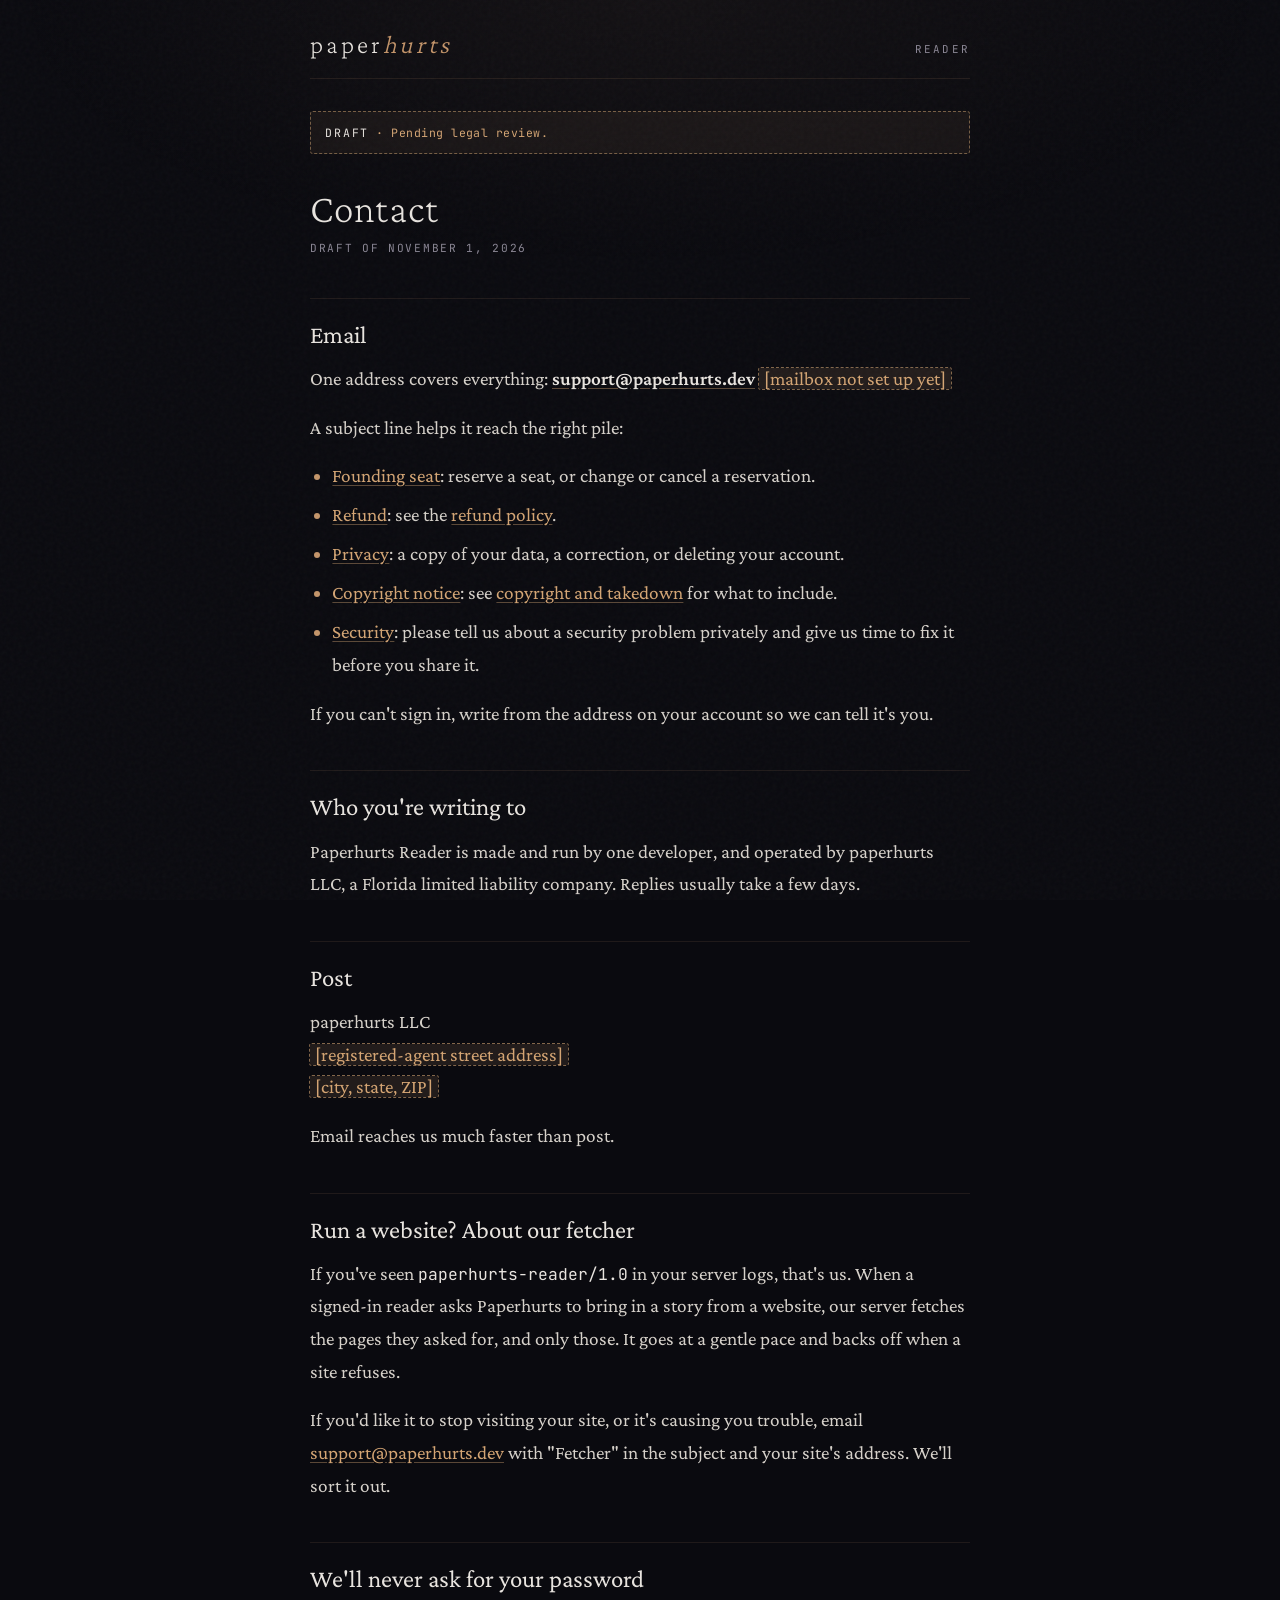
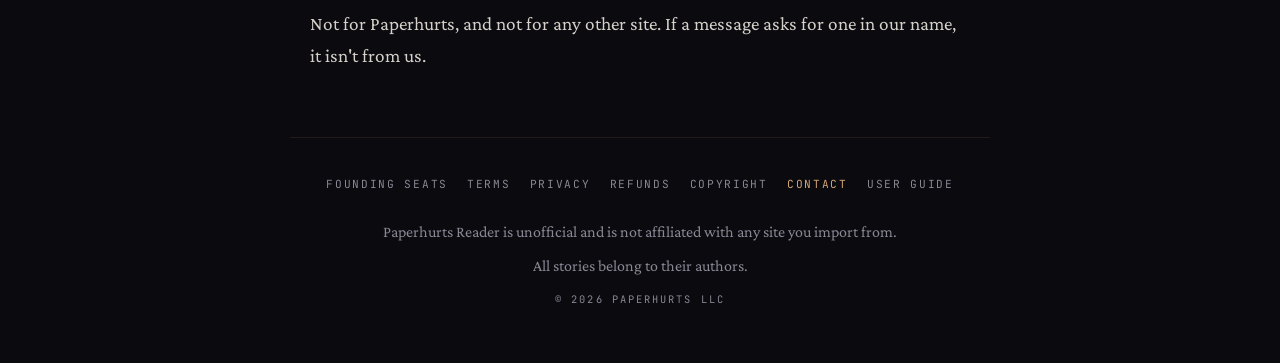
==== contact/index.html @ 14809d15 "Public pages: what the app is, founding seats, terms, privacy, refunds, copyright, contact (drafts) " ====
<!DOCTYPE html>
<html lang="en">
<head>
<meta charset="UTF-8">
<meta name="viewport" content="width=device-width, initial-scale=1.0">
<meta name="robots" content="noarchive">
<meta name="description" content="How to contact Paperhurts Reader: one email address for questions, founding seats, refunds, privacy requests, copyright notices and security reports.">
<title>Contact · Paperhurts Reader</title>
<link href="../index_files/fonts.css" rel="stylesheet">
<link href="../assets/site.css" rel="stylesheet">
</head>
<body>
<div class="ambient"></div>

<main class="wrap">
  <header class="site-header">
    <a class="wordmark" href="../">paper<span>hurts</span></a>
    <span class="tag">Reader</span>
  </header>

  <p class="draft-banner"><strong>Draft</strong> · Pending legal review.</p>

  <article class="doc">
    <h1>Contact</h1>
    <p class="updated">Draft of November 1, 2026</p>

    <h2>Email</h2>
    <p>One address covers everything: <a href="mailto:support@paperhurts.dev"><strong>support@paperhurts.dev</strong></a> <span class="ph">[mailbox not set up yet]</span></p>
    <p>A subject line helps it reach the right pile:</p>
    <ul>
      <li><a href="mailto:support@paperhurts.dev?subject=Founding%20seat">Founding seat</a>: reserve a seat, or change or cancel a reservation.</li>
      <li><a href="mailto:support@paperhurts.dev?subject=Refund">Refund</a>: see the <a href="../refunds/">refund policy</a>.</li>
      <li><a href="mailto:support@paperhurts.dev?subject=Privacy">Privacy</a>: a copy of your data, a correction, or deleting your account.</li>
      <li><a href="mailto:support@paperhurts.dev?subject=Copyright%20notice">Copyright notice</a>: see <a href="../copyright/">copyright and takedown</a> for what to include.</li>
      <li><a href="mailto:support@paperhurts.dev?subject=Security">Security</a>: please tell us about a security problem privately and give us time to fix it before you share it.</li>
    </ul>
    <p>If you can't sign in, write from the address on your account so we can tell it's you.</p>

    <h2>Who you're writing to</h2>
    <p>Paperhurts Reader is made and run by one developer, and operated by paperhurts LLC, a Florida limited liability company. Replies usually take a few days.</p>

    <h2>Post</h2>
    <p>paperhurts LLC<br><span class="ph">[registered-agent street address]</span><br><span class="ph">[city, state, ZIP]</span></p>
    <p>Email reaches us much faster than post.</p>

    <h2 id="fetcher">Run a website? About our fetcher</h2>
    <p>If you've seen <code>paperhurts-reader/1.0</code> in your server logs, that's us. When a signed-in reader asks Paperhurts to bring in a story from a website, our server fetches the pages they asked for, and only those. It goes at a gentle pace and backs off when a site refuses.</p>
    <p>If you'd like it to stop visiting your site, or it's causing you trouble, email <a href="mailto:support@paperhurts.dev?subject=Fetcher">support@paperhurts.dev</a> with "Fetcher" in the subject and your site's address. We'll sort it out.</p>

    <h2>We'll never ask for your password</h2>
    <p>Not for Paperhurts, and not for any other site. If a message asks for one in our name, it isn't from us.</p>
  </article>
</main>

<footer class="site-footer">
  <nav aria-label="Site">
    <a href="../founding/">Founding seats</a>
    <a href="../terms/">Terms</a>
    <a href="../privacy/">Privacy</a>
    <a href="../refunds/">Refunds</a>
    <a href="../copyright/">Copyright</a>
    <a href="../contact/" aria-current="page">Contact</a>
    <a href="../guide/">User guide</a>
  </nav>
  <p>Paperhurts Reader is unofficial and is not affiliated with any site you import from.</p>
  <p>All stories belong to their authors.</p>
  <p class="copy">© 2026 paperhurts LLC</p>
</footer>
</body>
</html>
---- index_files/fonts.css ----
/* Self-hosted webfonts, the same files the Reader app ships.
 * Served from this site so no page here contacts a font CDN.
 * Crimson Pro is a variable font: one file covers weights 200-900.
 * Both fonts are under the SIL Open Font License 1.1. */
@font-face {
  font-family: 'Crimson Pro';
  font-style: normal;
  font-weight: 200 900;
  font-display: swap;
  src: url('fonts/CrimsonPro-Variable-latin.woff2') format('woff2');
}
@font-face {
  font-family: 'JetBrains Mono';
  font-style: normal;
  font-weight: 400;
  font-display: swap;
  src: url('fonts/JetBrainsMono-Regular-latin.woff2') format('woff2');
}
---- assets/site.css ----
/* Shared styles for reader.paperhurts.dev: the landing page and the
 * founding, terms, privacy, refunds, copyright and contact pages.
 * The guide (/guide/) has its own stylesheet, built from the Reader repo.
 * No page on this site runs JavaScript or loads anything from another host. */

:root {
  --bg-deep: #0a0a0f;
  --bg-surface: #12121a;
  --bg-card: #1a1a25;
  --text-primary: #e8e4df;
  --text-body: #d6d1ca;
  --text-dim: #8a8694;
  --text-faint: #4a4654;
  --accent-warm: #c4956a;
  --accent-glow: #d4a574;
  --accent-ember: #b8755a;
  --rule: rgba(196, 149, 106, 0.12);
  --mono: 'JetBrains Mono', ui-monospace, 'SF Mono', Menlo, Consolas, monospace;
  --serif: 'Crimson Pro', Georgia, 'Times New Roman', serif;
}

* { margin: 0; padding: 0; box-sizing: border-box; }

html { -webkit-text-size-adjust: 100%; }
@media (prefers-reduced-motion: no-preference) { html { scroll-behavior: smooth; } }

body {
  background: var(--bg-deep);
  color: var(--text-body);
  font-family: var(--serif);
  font-size: 1.2rem;
  line-height: 1.7;
  min-height: 100vh;
  overflow-wrap: break-word;
}

/* Grain + ambient light, as on the original landing page */
body::before {
  content: '';
  position: fixed; inset: 0;
  background-image: url("data:image/svg+xml,%3Csvg viewBox='0 0 256 256' xmlns='http://www.w3.org/2000/svg'%3E%3Cfilter id='noise'%3E%3CfeTurbulence type='fractalNoise' baseFrequency='0.9' numOctaves='4' stitchTiles='stitch'/%3E%3C/filter%3E%3Crect width='100%25' height='100%25' filter='url(%23noise)' opacity='0.03'/%3E%3C/svg%3E");
  pointer-events: none;
  z-index: 1000;
}
.ambient {
  position: fixed; top: -30%; left: 50%; transform: translateX(-50%);
  width: 100%; height: 60vh;
  background: radial-gradient(ellipse, rgba(196, 149, 106, 0.05) 0%, transparent 70%);
  pointer-events: none; z-index: 0;
}

.wrap {
  position: relative; z-index: 1;
  max-width: 700px;
  margin: 0 auto;
  padding: 2rem 1.25rem 3rem;
}

a { color: var(--accent-glow); text-decoration-color: rgba(212, 165, 116, 0.4); text-underline-offset: 0.15em; }
a:hover { color: var(--text-primary); text-decoration-color: currentColor; }
a:focus-visible, .btn:focus-visible { outline: 2px solid var(--accent-glow); outline-offset: 3px; }

/* ── Header: wordmark that links home ───────────────────────────── */
.site-header {
  display: flex;
  align-items: baseline;
  justify-content: space-between;
  gap: 1rem;
  flex-wrap: wrap;
  padding-bottom: 1.25rem;
  margin-bottom: 2rem;
  border-bottom: 1px solid var(--rule);
}
.wordmark {
  font-family: var(--serif);
  font-weight: 200;
  font-size: 1.6rem;
  letter-spacing: 0.12em;
  color: var(--text-primary);
  text-decoration: none;
  line-height: 1;
}
.wordmark span { color: var(--accent-warm); font-style: italic; font-weight: 300; }
.wordmark:hover { color: var(--text-primary); }
.site-header .tag {
  font-family: var(--mono);
  font-size: 0.68rem;
  letter-spacing: 0.2em;
  text-transform: uppercase;
  color: var(--text-dim);
}

/* ── Draft banner and placeholders (remove both before going live) ─ */
.draft-banner {
  font-family: var(--mono);
  font-size: 0.72rem;
  line-height: 1.6;
  letter-spacing: 0.04em;
  color: var(--accent-glow);
  border: 1px dashed rgba(212, 165, 116, 0.5);
  background: rgba(212, 165, 116, 0.06);
  border-radius: 3px;
  padding: 0.7rem 0.9rem;
  margin-bottom: 2rem;
}
.draft-banner strong { color: var(--text-primary); font-weight: 400; letter-spacing: 0.15em; text-transform: uppercase; }
.ph {
  font-style: normal;
  color: var(--accent-glow);
  background: rgba(212, 165, 116, 0.12);
  outline: 1px dashed rgba(212, 165, 116, 0.6);
  border-radius: 2px;
  padding: 0 0.25em;
  -webkit-box-decoration-break: clone;
  box-decoration-break: clone;
}

/* ── Document pages (terms, privacy, ...) ───────────────────────── */
.doc h1 {
  font-weight: 200;
  font-size: 2.5rem;
  line-height: 1.15;
  color: var(--text-primary);
  letter-spacing: 0.02em;
  margin-bottom: 0.4rem;
}
.updated {
  font-family: var(--mono);
  font-size: 0.7rem;
  letter-spacing: 0.15em;
  text-transform: uppercase;
  color: var(--text-dim);
  margin-bottom: 2rem;
}
.doc h2 {
  font-weight: 400;
  font-size: 1.55rem;
  line-height: 1.3;
  color: var(--text-primary);
  margin: 2.5rem 0 0.75rem;
  padding-top: 1.25rem;
  border-top: 1px solid var(--rule);
}
.doc h3 {
  font-weight: 600;
  font-size: 1.15rem;
  color: var(--text-primary);
  margin: 1.5rem 0 0.4rem;
}
.doc p, .doc ul, .doc ol, .doc dl { margin-bottom: 1rem; }
.doc ul, .doc ol { padding-left: 1.4rem; }
.doc li { margin-bottom: 0.4rem; }
.doc li::marker { color: var(--accent-warm); }
.doc strong { color: var(--text-primary); font-weight: 600; }
.doc code { font-family: var(--mono); font-size: 0.85em; color: var(--text-primary); overflow-wrap: anywhere; }
.doc dt { color: var(--text-primary); font-weight: 600; margin-top: 1rem; }
.doc dd { margin-left: 0; }
.doc dd p { margin-bottom: 0.5rem; }

/* A short plain-language summary at the top of a long page */
.summary {
  background: linear-gradient(175deg, var(--bg-surface) 0%, var(--bg-card) 100%);
  border: 1px solid var(--rule);
  border-radius: 3px;
  padding: 1.25rem 1.25rem 0.5rem;
  margin-bottom: 1.5rem;
}
.summary h2 {
  font-family: var(--mono);
  font-weight: 400;
  font-size: 0.72rem;
  letter-spacing: 0.22em;
  text-transform: uppercase;
  color: var(--accent-warm);
  margin: 0 0 0.75rem;
  padding: 0;
  border: 0;
}

/* Contents list for the longer pages */
.toc {
  font-size: 1.05rem;
  margin-bottom: 1rem;
}
.toc ol { columns: 2 14rem; column-gap: 2rem; }
.toc li { break-inside: avoid; }

/* ── Landing page ───────────────────────────────────────────────── */
.hero { text-align: center; padding: 2rem 0 1rem; }
.hero .wordmark-lg {
  font-weight: 200;
  font-size: 3.2rem;
  letter-spacing: 0.15em;
  color: var(--text-primary);
  line-height: 1;
}
.hero .wordmark-lg span { color: var(--accent-warm); font-style: italic; font-weight: 300; }
.hero .product {
  font-family: var(--mono);
  font-size: 0.7rem;
  letter-spacing: 0.3em;
  text-transform: uppercase;
  color: var(--text-dim);
  margin-top: 0.6rem;
}
.rule {
  width: 60px; height: 1px; border: 0;
  background: linear-gradient(90deg, transparent, var(--accent-warm), transparent);
  margin: 1.75rem auto;
}
.pitch {
  font-weight: 300;
  font-size: 2.3rem;
  line-height: 1.2;
  color: var(--text-primary);
  margin-bottom: 1rem;
}
.pitch em { color: var(--accent-glow); font-style: normal; }
.lede {
  font-size: 1.25rem;
  font-weight: 300;
  color: var(--text-dim);
  max-width: 34rem;
  margin: 0 auto 2rem;
}
.cta-row {
  display: flex;
  flex-wrap: wrap;
  justify-content: center;
  gap: 0.75rem;
}

.btn {
  display: inline-block;
  font-family: var(--mono);
  font-size: 0.75rem;
  letter-spacing: 0.14em;
  text-transform: uppercase;
  text-decoration: none;
  text-align: center;
  color: var(--accent-warm);
  padding: 0.85rem 1.4rem;
  border: 1px solid rgba(196, 149, 106, 0.35);
  border-radius: 2px;
  transition: border-color 0.3s ease, color 0.3s ease, background 0.3s ease;
}
.btn:hover { border-color: var(--accent-glow); color: var(--accent-glow); }
.btn-solid {
  background: var(--accent-warm);
  border-color: var(--accent-warm);
  color: var(--bg-deep);
}
.btn-solid:hover { background: var(--accent-glow); border-color: var(--accent-glow); color: var(--bg-deep); }

.section { padding-top: 3rem; }
.section > h2 {
  font-family: var(--mono);
  font-weight: 400;
  font-size: 0.72rem;
  letter-spacing: 0.25em;
  text-transform: uppercase;
  color: var(--accent-warm);
  margin-bottom: 1.25rem;
}
.section > .intro { margin-bottom: 1.25rem; }

.steps { list-style: none; counter-reset: step; display: grid; gap: 0.9rem; }
.steps li {
  counter-increment: step;
  position: relative;
  background: linear-gradient(175deg, var(--bg-surface) 0%, var(--bg-card) 100%);
  border: 1px solid var(--rule);
  border-radius: 3px;
  padding: 1rem 1.1rem 1rem 3.4rem;
}
.steps li::before {
  content: counter(step);
  position: absolute;
  left: 1.1rem; top: 0.85rem;
  font-weight: 200;
  font-size: 1.9rem;
  line-height: 1;
  color: var(--accent-warm);
}
.steps strong, .points strong { display: block; color: var(--text-primary); font-weight: 600; }

.points { list-style: none; display: grid; gap: 0.75rem; }
.points li { position: relative; padding-left: 1.4rem; }
.points li::before { content: '\2013'; position: absolute; left: 0; color: var(--accent-warm); }
@media (min-width: 640px) {
  .points.two-col { grid-template-columns: 1fr 1fr; column-gap: 2rem; }
}

.ai-line {
  font-style: italic;
  color: var(--text-primary);
  border-left: 2px solid var(--accent-warm);
  padding: 0.25rem 0 0.25rem 1rem;
  margin-top: 1.5rem;
}

.pricing {
  background: linear-gradient(175deg, var(--bg-surface) 0%, var(--bg-card) 100%);
  border: 1px solid rgba(196, 149, 106, 0.2);
  border-radius: 3px;
  padding: 1.75rem 1.25rem;
  text-align: center;
}
.pricing .label {
  font-family: var(--mono);
  font-size: 0.7rem;
  letter-spacing: 0.25em;
  text-transform: uppercase;
  color: var(--accent-warm);
}
.price {
  font-weight: 200;
  font-size: 3.4rem;
  line-height: 1.1;
  color: var(--text-primary);
  margin: 0.5rem 0 0.1rem;
}
.price small { font-size: 1.2rem; color: var(--text-dim); font-weight: 300; }
.price-note { color: var(--accent-glow); margin-bottom: 1.25rem; }
.pricing .points { text-align: left; max-width: 30rem; margin: 0 auto 1.5rem; }
.pricing .fine { font-size: 1rem; color: var(--text-dim); margin-top: 1rem; }

/* ── Footer ─────────────────────────────────────────────────────── */
.site-footer {
  position: relative; z-index: 1;
  max-width: 700px;
  margin: 0 auto;
  padding: 2rem 1.25rem 3rem;
  border-top: 1px solid var(--rule);
  text-align: center;
}
.site-footer nav {
  display: flex;
  flex-wrap: wrap;
  justify-content: center;
  gap: 0.4rem 1.2rem;
  margin-bottom: 1.25rem;
}
.site-footer nav a {
  font-family: var(--mono);
  font-size: 0.7rem;
  letter-spacing: 0.15em;
  text-transform: uppercase;
  text-decoration: none;
  color: var(--text-dim);
  padding: 0.3rem 0;
}
.site-footer nav a:hover, .site-footer nav a[aria-current="page"] { color: var(--accent-glow); }
.site-footer p { font-size: 1rem; color: var(--text-dim); margin-bottom: 0.4rem; }
.site-footer .copy {
  font-family: var(--mono);
  font-size: 0.65rem;
  letter-spacing: 0.2em;
  text-transform: uppercase;
  margin-top: 0.75rem;
}

/* ── Small screens and motion ───────────────────────────────────── */
@media (max-width: 480px) {
  body { font-size: 1.12rem; }
  .hero .wordmark-lg { font-size: 2.5rem; }
  .pitch { font-size: 1.9rem; }
  .doc h1 { font-size: 2.1rem; }
  .btn { width: 100%; }
}

@media (prefers-reduced-motion: no-preference) {
  .hero, .wrap > .doc { animation: rise 0.9s ease-out both; }
  @keyframes rise {
    from { opacity: 0; transform: translateY(12px); }
    to { opacity: 1; transform: none; }
  }
}
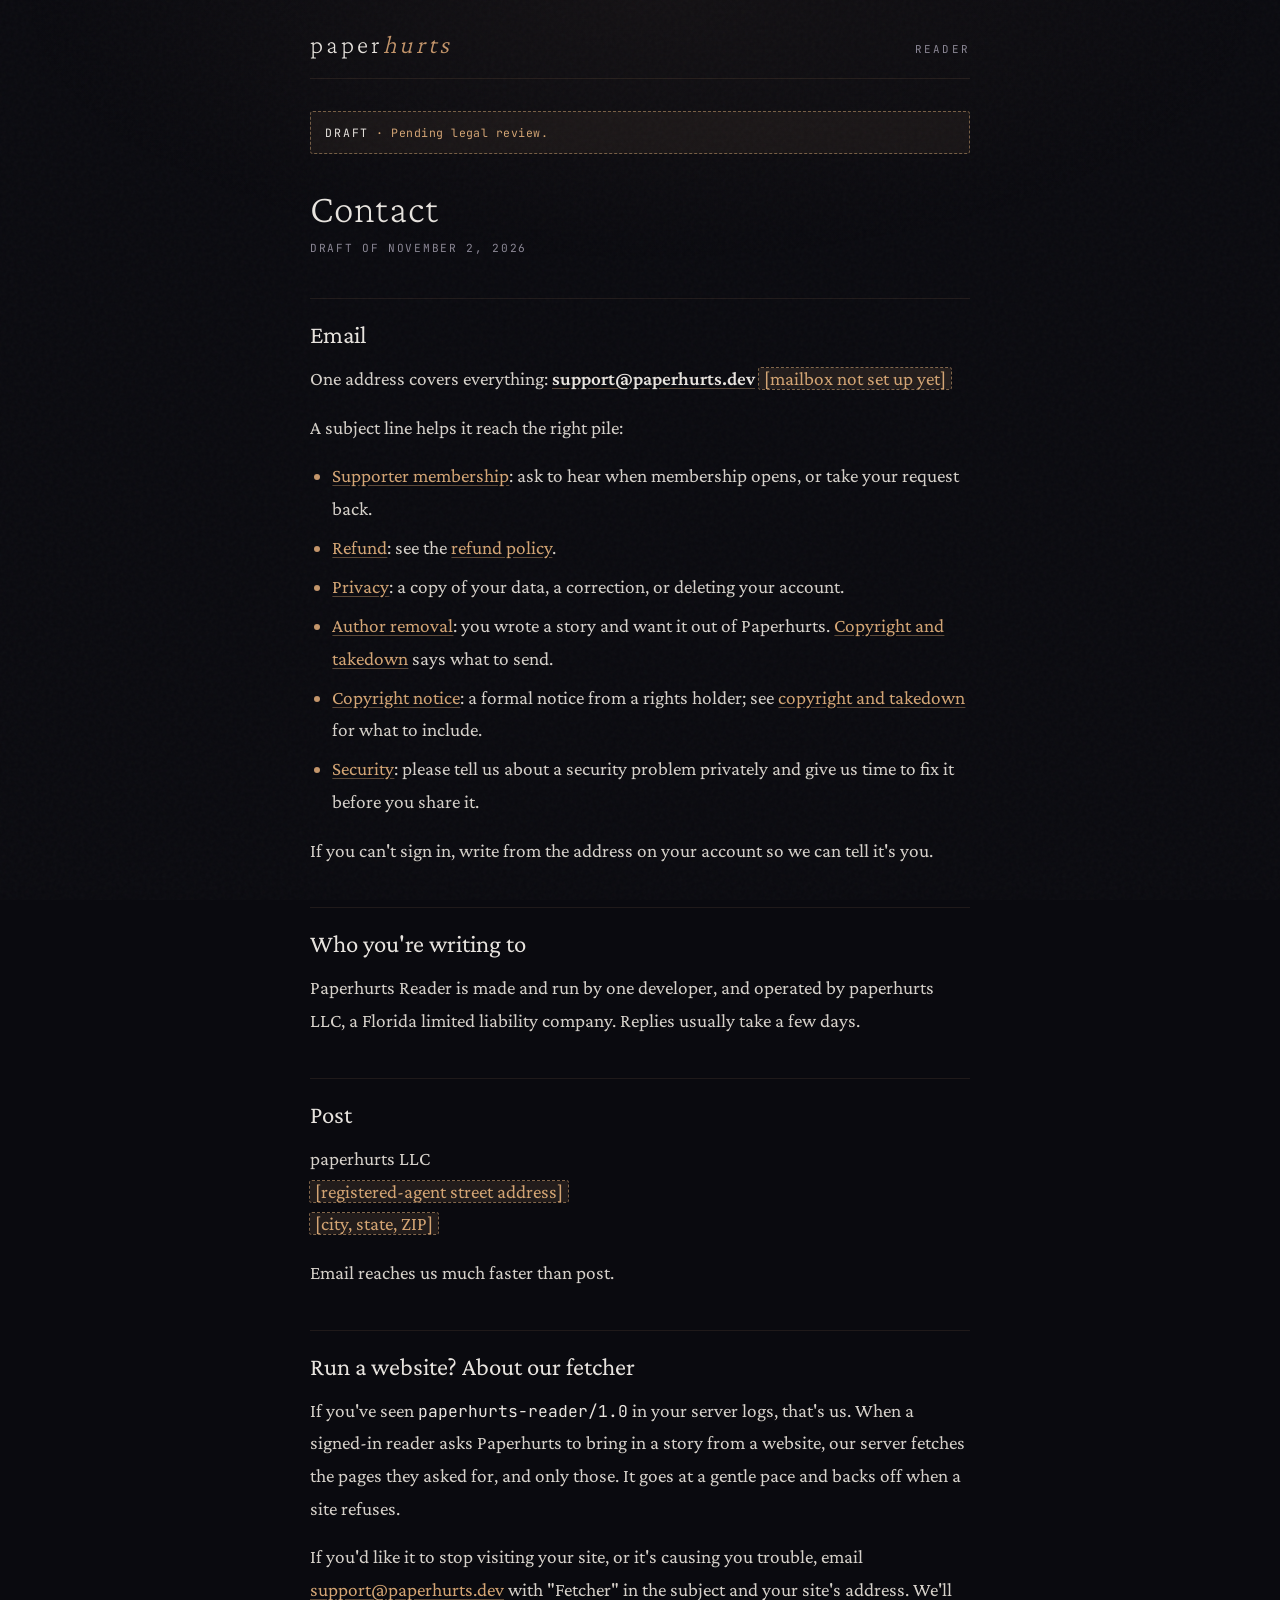
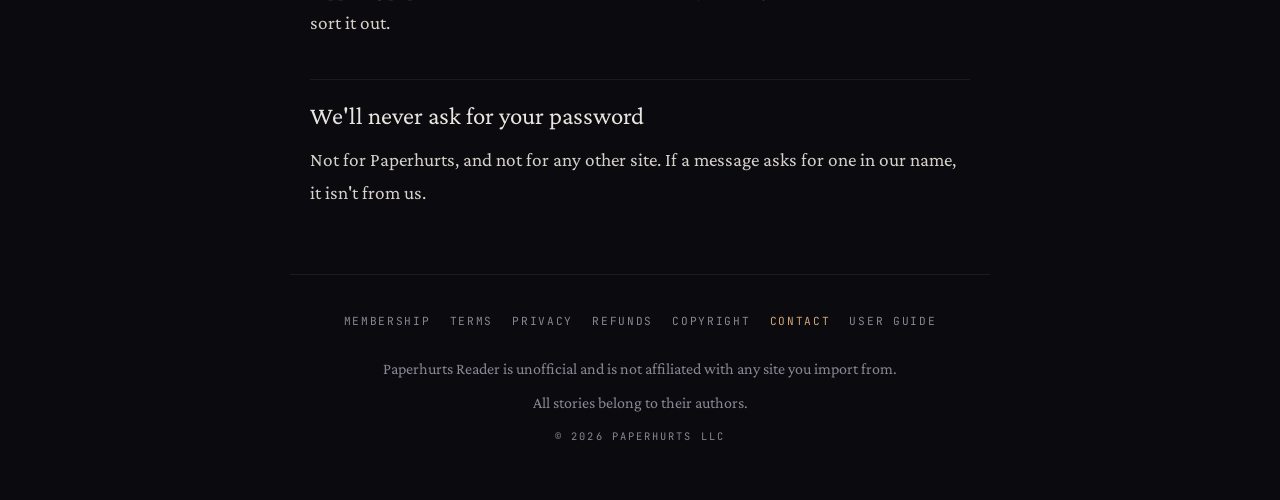
==== commit ccb2dce9: "Public pages: free accounts and their limits, a membership sign-up, an author removal route (drafts)" ====
--- a/contact/index.html
+++ b/contact/index.html
@@ -4,7 +4,7 @@
 <meta charset="UTF-8">
 <meta name="viewport" content="width=device-width, initial-scale=1.0">
 <meta name="robots" content="noarchive">
-<meta name="description" content="How to contact Paperhurts Reader: one email address for questions, founding seats, refunds, privacy requests, copyright notices and security reports.">
+<meta name="description" content="How to contact Paperhurts Reader: one email address for questions, membership, refunds, privacy requests, copyright notices and security reports.">
 <title>Contact · Paperhurts Reader</title>
 <link href="../index_files/fonts.css" rel="stylesheet">
 <link href="../assets/site.css" rel="stylesheet">
@@ -22,16 +22,17 @@
 
   <article class="doc">
     <h1>Contact</h1>
-    <p class="updated">Draft of November 1, 2026</p>
+    <p class="updated">Draft of November 2, 2026</p>
 
     <h2>Email</h2>
     <p>One address covers everything: <a href="mailto:support@paperhurts.dev"><strong>support@paperhurts.dev</strong></a> <span class="ph">[mailbox not set up yet]</span></p>
     <p>A subject line helps it reach the right pile:</p>
     <ul>
-      <li><a href="mailto:support@paperhurts.dev?subject=Founding%20seat">Founding seat</a>: reserve a seat, or change or cancel a reservation.</li>
+      <li><a href="mailto:support@paperhurts.dev?subject=Supporter%20membership">Supporter membership</a>: ask to hear when membership opens, or take your request back.</li>
       <li><a href="mailto:support@paperhurts.dev?subject=Refund">Refund</a>: see the <a href="../refunds/">refund policy</a>.</li>
       <li><a href="mailto:support@paperhurts.dev?subject=Privacy">Privacy</a>: a copy of your data, a correction, or deleting your account.</li>
-      <li><a href="mailto:support@paperhurts.dev?subject=Copyright%20notice">Copyright notice</a>: see <a href="../copyright/">copyright and takedown</a> for what to include.</li>
+      <li><a href="mailto:support@paperhurts.dev?subject=Author%20removal">Author removal</a>: you wrote a story and want it out of Paperhurts. <a href="../copyright/#authors">Copyright and takedown</a> says what to send.</li>
+      <li><a href="mailto:support@paperhurts.dev?subject=Copyright%20notice">Copyright notice</a>: a formal notice from a rights holder; see <a href="../copyright/#notice">copyright and takedown</a> for what to include.</li>
       <li><a href="mailto:support@paperhurts.dev?subject=Security">Security</a>: please tell us about a security problem privately and give us time to fix it before you share it.</li>
     </ul>
     <p>If you can't sign in, write from the address on your account so we can tell it's you.</p>
@@ -54,7 +55,7 @@
 
 <footer class="site-footer">
   <nav aria-label="Site">
-    <a href="../founding/">Founding seats</a>
+    <a href="../membership/">Membership</a>
     <a href="../terms/">Terms</a>
     <a href="../privacy/">Privacy</a>
     <a href="../refunds/">Refunds</a>
--- a/assets/site.css
+++ b/assets/site.css
@@ -1,5 +1,5 @@
 /* Shared styles for reader.paperhurts.dev: the landing page and the
- * founding, terms, privacy, refunds, copyright and contact pages.
+ * membership, terms, privacy, refunds, copyright and contact pages.
  * The guide (/guide/) has its own stylesheet, built from the Reader repo.
  * No page on this site runs JavaScript or loads anything from another host. */
 
@@ -304,6 +304,7 @@
   border: 1px solid rgba(196, 149, 106, 0.2);
   border-radius: 3px;
   padding: 1.75rem 1.25rem;
+  margin-top: 1.75rem;
   text-align: center;
 }
 .pricing .label {
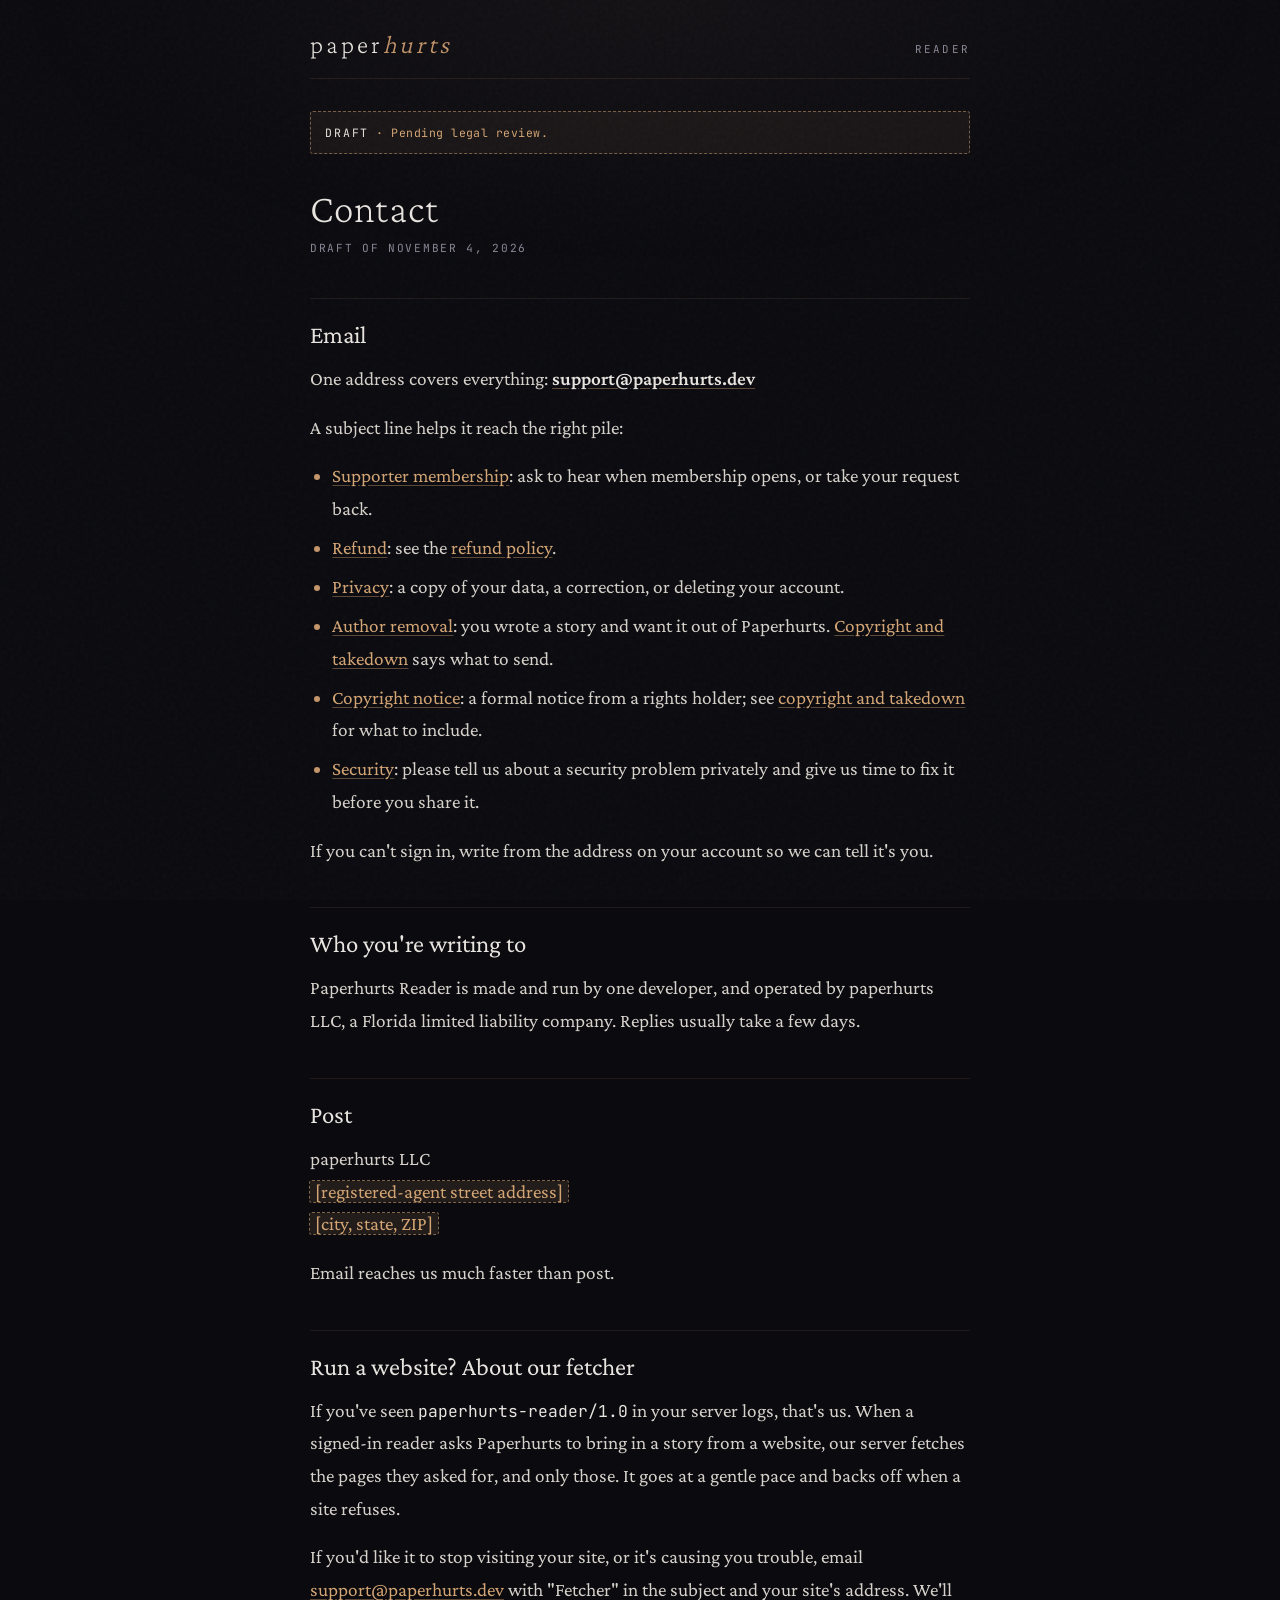
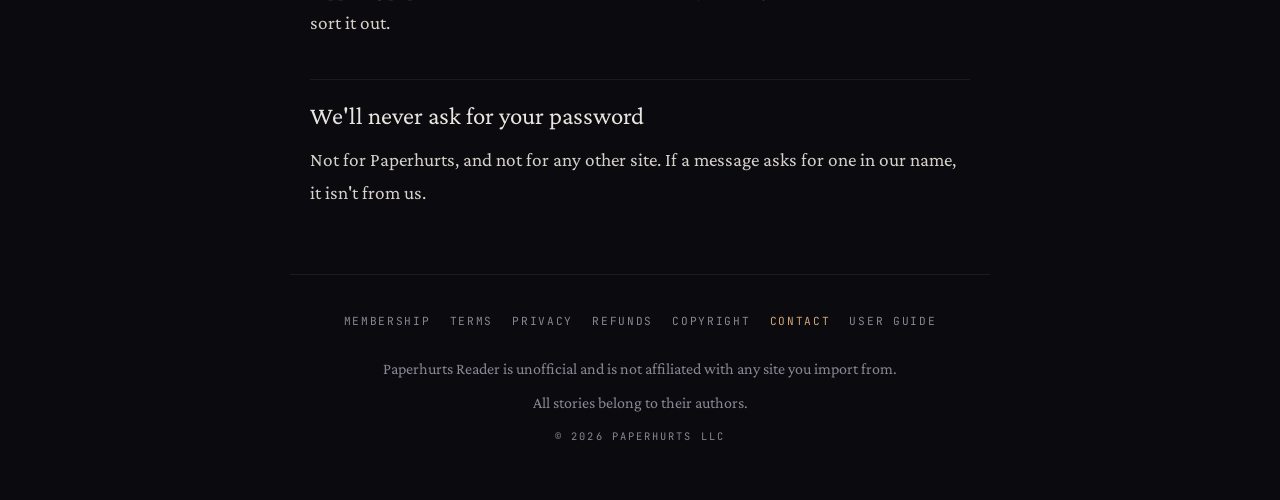
==== commit 5004af1e: "Public pages: name the hosting, backup, email, alert and mailbox providers (drafts) Privacy, "Who pr" ====
--- a/contact/index.html
+++ b/contact/index.html
@@ -22,10 +22,10 @@
 
   <article class="doc">
     <h1>Contact</h1>
-    <p class="updated">Draft of November 2, 2026</p>
+    <p class="updated">Draft of November 4, 2026</p>
 
     <h2>Email</h2>
-    <p>One address covers everything: <a href="mailto:support@paperhurts.dev"><strong>support@paperhurts.dev</strong></a> <span class="ph">[mailbox not set up yet]</span></p>
+    <p>One address covers everything: <a href="mailto:support@paperhurts.dev"><strong>support@paperhurts.dev</strong></a></p>
     <p>A subject line helps it reach the right pile:</p>
     <ul>
       <li><a href="mailto:support@paperhurts.dev?subject=Supporter%20membership">Supporter membership</a>: ask to hear when membership opens, or take your request back.</li>
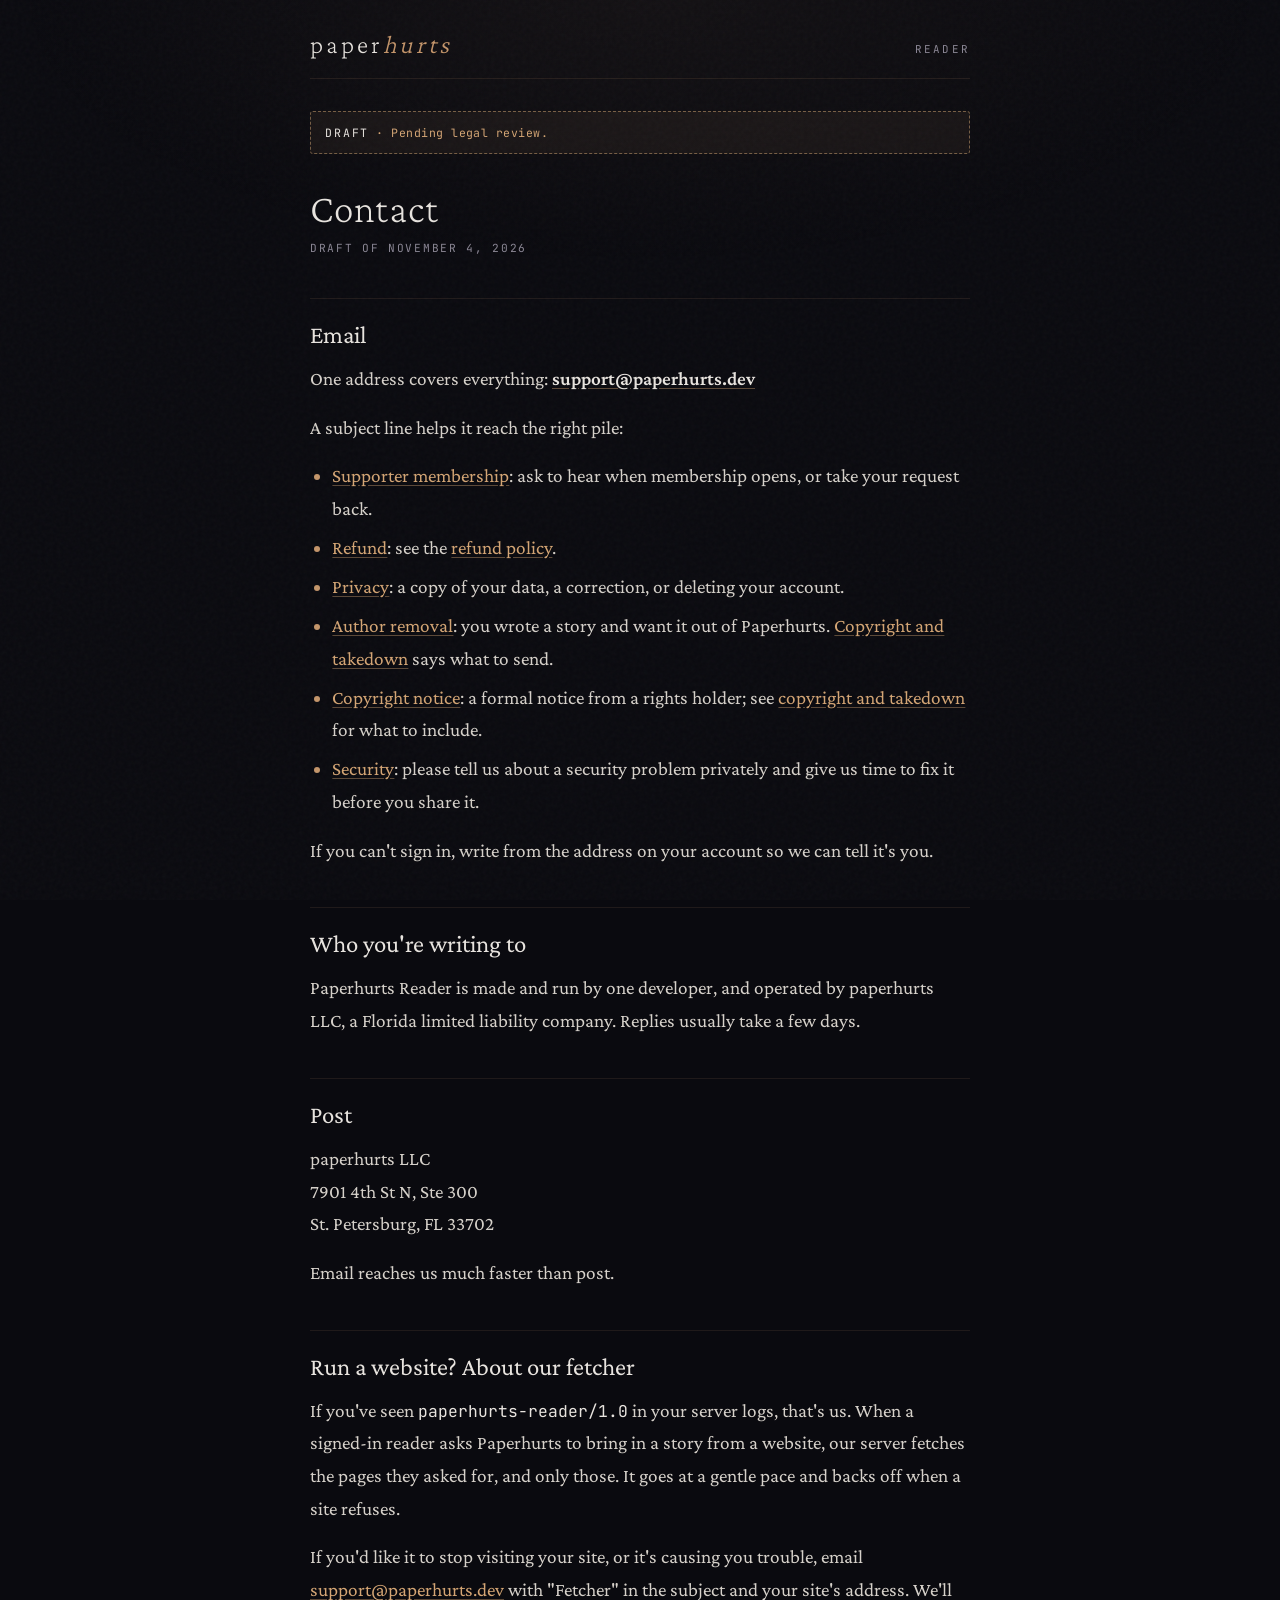
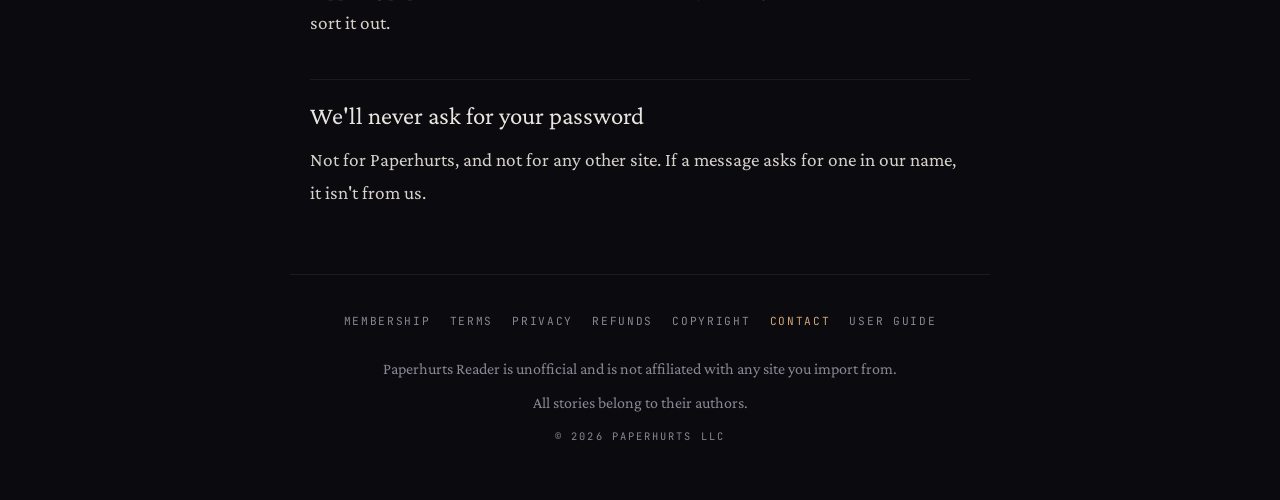
==== commit b96964e2: "Public pages: what the app is, terms, privacy, refunds, copyright, contact and membership (drafts) P" ====
--- a/contact/index.html
+++ b/contact/index.html
@@ -41,7 +41,7 @@
     <p>Paperhurts Reader is made and run by one developer, and operated by paperhurts LLC, a Florida limited liability company. Replies usually take a few days.</p>
 
     <h2>Post</h2>
-    <p>paperhurts LLC<br><span class="ph">[registered-agent street address]</span><br><span class="ph">[city, state, ZIP]</span></p>
+    <p>paperhurts LLC<br>7901 4th St N, Ste 300<br>St. Petersburg, FL 33702</p>
     <p>Email reaches us much faster than post.</p>
 
     <h2 id="fetcher">Run a website? About our fetcher</h2>
